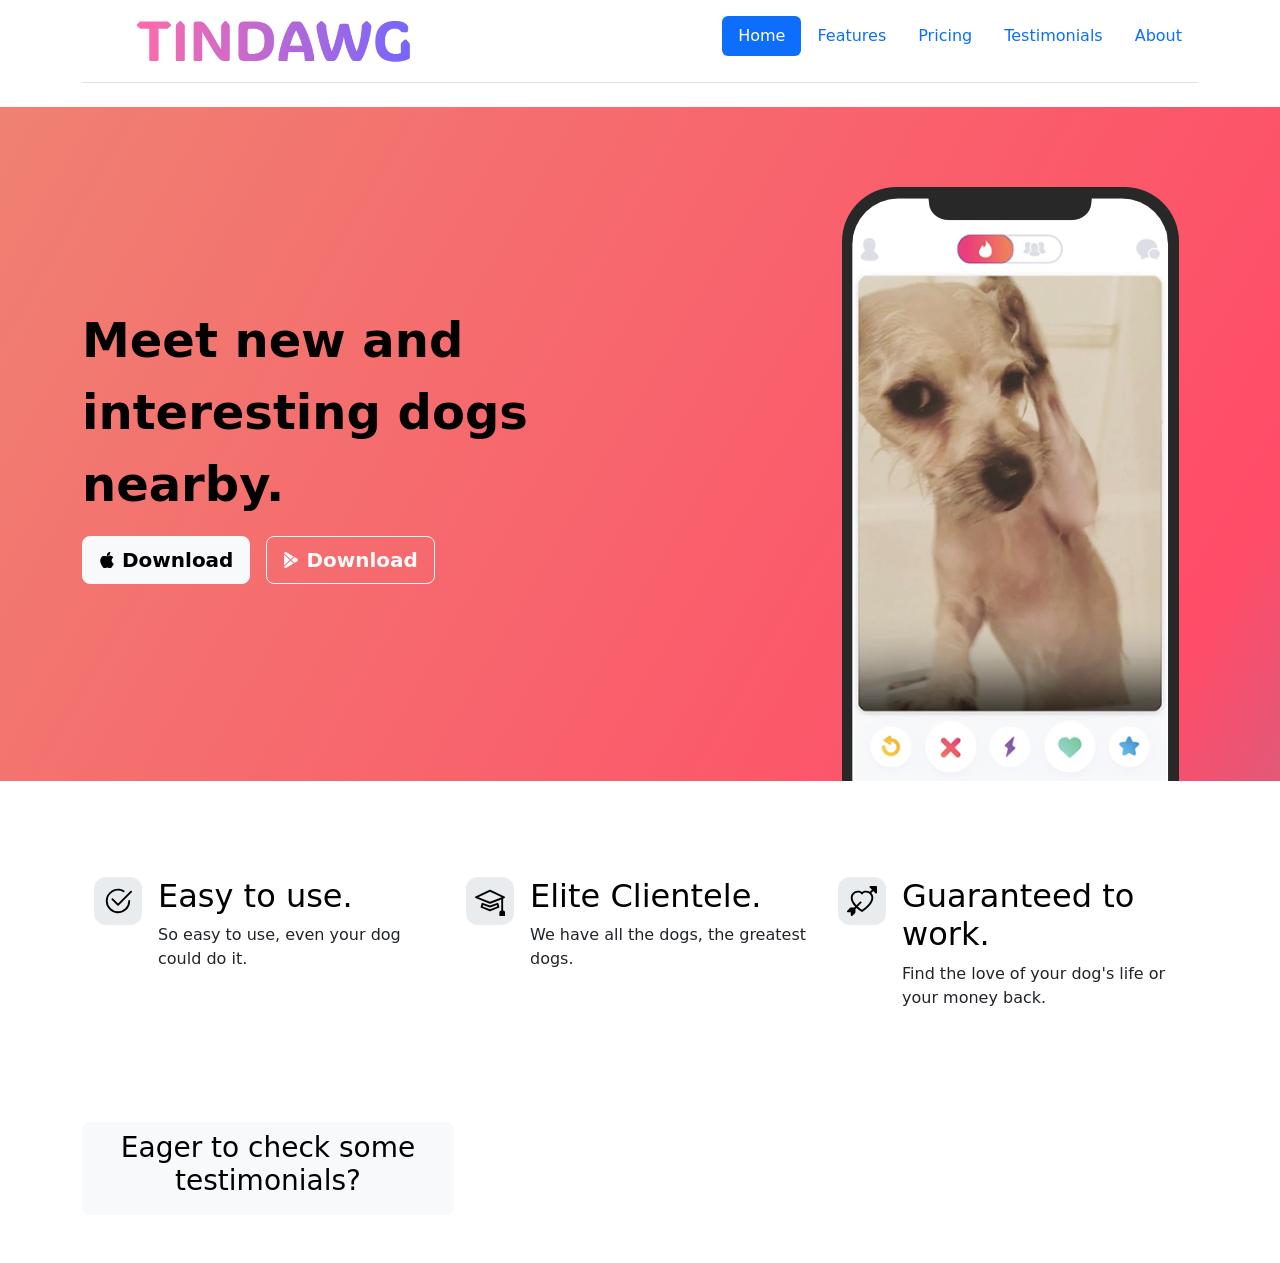
==== index.html @ d216b973 "added everything" ====
<!DOCTYPE html>
<html lang="en">

<head>
  <meta charset="UTF-8">
  <meta name="viewport" content="width=device-width, initial-scale=1.0">
  <title>TinDog</title>
  <link rel="stylesheet" href="./css/style.css">
  <link href="https://cdn.jsdelivr.net/npm/bootstrap@5.3.3/dist/css/bootstrap.min.css" rel="stylesheet" integrity="sha384-QWTKZyjpPEjISv5WaRU9OFeRpok6YctnYmDr5pNlyT2bRjXh0JMhjY6hW+ALEwIH" crossorigin="anonymous">
</head>

<body>
<section id="header">
  <div class="container">
    <header class="d-flex flex-wrap justify-content-center py-3 mb-4 border-bottom">
      <a href="/" class="d-flex align-items-center mb-3 mb-md-0 me-md-auto link-body-emphasis text-decoration-none">
        <svg class="bi me-2" width="40" height="40"><use xlink:href="#bootstrap"></use></svg>
       <span class="fw-"></span><img src="./images/Tindawg.png" height="50"></span>
      </a>

      <ul class="nav nav-pills">
        <li class="nav-item"><a href="#" class="nav-link active" aria-current="page">Home</a></li>
        <li class="nav-item"><a href="#" class="nav-link">Features</a></li>
        <li class="nav-item"><a href="#" class="nav-link">Pricing</a></li>
        <li class="nav-item"><a href="#" class="nav-link">Testimonials</a></li>
        <li class="nav-item"><a href="#" class="nav-link">About</a></li>
      </ul>
    </header>
  </div>
</section>
  <!-- Title -->
  <section id="title" class="gradient-background">
    <div class="container">
      <div class="row align-items-center justify-content-between">
        <div class="col-md-6">
          <p id="meet">Meet new and interesting dogs nearby.</p>
          <div class="d-flex gap-3 align-items-center">
            <button type="button" class="btn btn-lg btn-light">
              <span class="fw-bold"><svg xmlns="http://www.w3.org/2000/svg" width="16" height="16" fill="currentColor"
                class="bi bi-apple mb-1" viewBox="0 0 16 16">
<path
                  d="M11.182.008C11.148-.03 9.923.023 8.857 1.18c-1.066 1.156-.902 2.482-.878 2.516.024.034 1.52.087 2.475-1.258.955-1.345.762-2.391.728-2.43Zm3.314 11.733c-.048-.096-2.325-1.234-2.113-3.422.212-2.189 1.675-2.789 1.698-2.854.023-.065-.597-.79-1.254-1.157a3.692 3.692 0 0 0-1.563-.434c-.108-.003-.483-.095-1.254.116-.508.139-1.653.589-1.968.607-.316.018-1.256-.522-2.267-.665-.647-.125-1.333.131-1.824.328-.49.196-1.422.754-2.074 2.237-.652 1.482-.311 3.83-.067 4.56.244.729.625 1.924 1.273 2.796.576.984 1.34 1.667 1.659 1.899.319.232 1.219.386 1.843.067.502-.308 1.408-.485 1.766-.472.357.013 1.061.154 1.782.539.571.197 1.111.115 1.652-.105.541-.221 1.324-1.059 2.238-2.758.347-.79.505-1.217.473-1.282Z" />
<path
                  d="M11.182.008C11.148-.03 9.923.023 8.857 1.18c-1.066 1.156-.902 2.482-.878 2.516.024.034 1.52.087 2.475-1.258.955-1.345.762-2.391.728-2.43Zm3.314 11.733c-.048-.096-2.325-1.234-2.113-3.422.212-2.189 1.675-2.789 1.698-2.854.023-.065-.597-.79-1.254-1.157a3.692 3.692 0 0 0-1.563-.434c-.108-.003-.483-.095-1.254.116-.508.139-1.653.589-1.968.607-.316.018-1.256-.522-2.267-.665-.647-.125-1.333.131-1.824.328-.49.196-1.422.754-2.074 2.237-.652 1.482-.311 3.83-.067 4.56.244.729.625 1.924 1.273 2.796.576.984 1.34 1.667 1.659 1.899.319.232 1.219.386 1.843.067.502-.308 1.408-.485 1.766-.472.357.013 1.061.154 1.782.539.571.197 1.111.115 1.652-.105.541-.221 1.324-1.059 2.238-2.758.347-.79.505-1.217.473-1.282Z" />
</svg> Download</span>
            </button>
            <button type="button" class="btn btn-lg btn-outline-light">
              <span class="fw-bold"><svg xmlns="http://www.w3.org/2000/svg" width="16" height="16" fill="currentColor"
                class="bi bi-google-play mb-1" viewBox="0 0 16 16">
<path
                  d="M14.222 9.374c1.037-.61 1.037-2.137 0-2.748L11.528 5.04 8.32 8l3.207 2.96 2.694-1.586Zm-3.595 2.116L7.583 8.68 1.03 14.73c.201 1.029 1.36 1.61 2.303 1.055l7.294-4.295ZM1 13.396V2.603L6.846 8 1 13.396ZM1.03 1.27l6.553 6.05 3.044-2.81L3.333.215C2.39-.341 1.231.24 1.03 1.27Z" />
</svg> Download</span>
            </button>
          </div>
        </div>
        <div class="col-md-4">
          <img src="./images/iphone.png" id="iphone" class="img-fluid">
        </div>
      </div>
    </div>
  </section>
  <!-- Features -->
  <section id="features">
    <div class="container px-4 py-5" id="hanging-icons">
     
      <div class="row g-4 py-5 row-cols-1 row-cols-lg-3">
        <div class="col d-flex align-items-start">
          <div class="icon-square text-body-emphasis bg-body-secondary d-inline-flex align-items-center justify-content-center fs-4 flex-shrink-0 me-3">
            <svg xmlns="http://www.w3.org/2000/svg" height="30" fill="currentColor" class="bi bi-check2-circle" viewBox="0 0 16 16">
              <path d="M2.5 8a5.5 5.5 0 0 1 8.25-4.764.5.5 0 0 0 .5-.866A6.5 6.5 0 1 0 14.5 8a.5.5 0 0 0-1 0 5.5 5.5 0 1 1-11 0z" />
              <path d="M15.354 3.354a.5.5 0 0 0-.708-.708L8 9.293 5.354 6.646a.5.5 0 1 0-.708.708l3 3a.5.5 0 0 0 .708 0l7-7z" />
            </svg>
          </div>
          <div>
            <h3 class="fs-2 text-body-emphasis">Easy to use.</h3>
            <p>So easy to use, even your dog could do it.</p>
            
          </div>
        </div>
        <div class="col d-flex align-items-start">
          <div class="icon-square text-body-emphasis bg-body-secondary d-inline-flex align-items-center justify-content-center fs-4 flex-shrink-0 me-3">
            <svg class="bi"  height="30"><use xlink:href="#cpu-fill"></use><svg xmlns="http://www.w3.org/2000/svg" height="30" fill="currentColor" class="bi bi-mortarboard" viewBox="0 0 16 16">
              <path d="M8.211 2.047a.5.5 0 0 0-.422 0l-7.5 3.5a.5.5 0 0 0 .025.917l7.5 3a.5.5 0 0 0 .372 0L14 7.14V13a1 1 0 0 0-1 1v2h3v-2a1 1 0 0 0-1-1V6.739l.686-.275a.5.5 0 0 0 .025-.917l-7.5-3.5ZM8 8.46 1.758 5.965 8 3.052l6.242 2.913L8 8.46Z"/>
              <path d="M4.176 9.032a.5.5 0 0 0-.656.327l-.5 1.7a.5.5 0 0 0 .294.605l4.5 1.8a.5.5 0 0 0 .372 0l4.5-1.8a.5.5 0 0 0 .294-.605l-.5-1.7a.5.5 0 0 0-.656-.327L8 10.466 4.176 9.032Zm-.068 1.873.22-.748 3.496 1.311a.5.5 0 0 0 .352 0l3.496-1.311.22.748L8 12.46l-3.892-1.556Z"/>
              </svg></svg>
          </div>
          <div>
            <h3 class="fs-2 text-body-emphasis">Elite Clientele.</h3>
            <p>We have all the dogs, the greatest dogs.</p>
           
            </a>
          </div>
        </div>
        <div class="col d-flex align-items-start">
          <div class="icon-square text-body-emphasis bg-body-secondary d-inline-flex align-items-center justify-content-center fs-4 flex-shrink-0 me-3">
            <svg class="bi"  height="30"><use xlink:href="#tools"></use>
              <svg xmlns="http://www.w3.org/2000/svg" height="30" fill="currentColor" class="bi bi-arrow-through-heart"
              viewBox="0 0 16 16">
<path fill-rule="evenodd"
                d="M2.854 15.854A.5.5 0 0 1 2 15.5V14H.5a.5.5 0 0 1-.354-.854l1.5-1.5A.5.5 0 0 1 2 11.5h1.793l.53-.53c-.771-.802-1.328-1.58-1.704-2.32-.798-1.575-.775-2.996-.213-4.092C3.426 2.565 6.18 1.809 8 3.233c1.25-.98 2.944-.928 4.212-.152L13.292 2 12.147.854A.5.5 0 0 1 12.5 0h3a.5.5 0 0 1 .5.5v3a.5.5 0 0 1-.854.354L14 2.707l-1.006 1.006c.236.248.44.531.6.845.562 1.096.585 2.517-.213 4.092-.793 1.563-2.395 3.288-5.105 5.08L8 13.912l-.276-.182a21.86 21.86 0 0 1-2.685-2.062l-.539.54V14a.5.5 0 0 1-.146.354l-1.5 1.5Zm2.893-4.894A20.419 20.419 0 0 0 8 12.71c2.456-1.666 3.827-3.207 4.489-4.512.679-1.34.607-2.42.215-3.185-.817-1.595-3.087-2.054-4.346-.761L8 4.62l-.358-.368c-1.259-1.293-3.53-.834-4.346.761-.392.766-.464 1.845.215 3.185.323.636.815 1.33 1.519 2.065l1.866-1.867a.5.5 0 1 1 .708.708L5.747 10.96Z" />
</svg></svg>
          </div>
          <div>
            <h3 class="fs-2 text-body-emphasis">Guaranteed to work.</h3>
            <p>Find the love of your dog's life or your money back.</p>
           
          </div>
        </div>
      </div>
    </div>
  </section>
  <!-- Testimonial -->
  <section id="testimonial">
<div class="container" id="testimonial-Buttons">
  <div class="row-cols-lg-3 justify-content-center">
    <div class="col-md-4"></div>
    <div class="col-md-8 mb-5" id="hrefbutton">
      <a href="testimonials.html" class="btn btn-light btn-lg">
        <h3>Eager to check some testimonials?</h2>
      </a>
     </div>
  </div>
  
  </div>

  </section>
  <!-- Pricing -->
  <section id="pricing">

  </section>
  <!-- Footer -->
  <section id="footer">

  </section>
  <script src="https://cdn.jsdelivr.net/npm/bootstrap@5.3.3/dist/js/bootstrap.bundle.min.js" integrity="sha384-YvpcrYf0tY3lHB60NNkmXc5s9fDVZLESaAA55NDzOxhy9GkcIdslK1eN7N6jIeHz" crossorigin="anonymous"></script>
</body>

</html>
---- css/style.css ----
.gradient-background {
  background: linear-gradient(300deg, #00bfff, #ff4c68, #ef8172);
  background-size: 180% 180%;
  animation: gradient-animation 18s ease infinite;
}

@keyframes gradient-animation {
  0% {
    background-position: 0% 50%;
  }
  50% {
    background-position: 100% 50%;
  }
  100% {
    background-position: 0% 50%;
  }
}

.icon-square {
  width: 3rem;
  height: 3rem;
  border-radius: 0.75rem;
}

.profile-img {
  height: 100px;
  border-radius: 50%;
}
.container{}
#meet{font-weight: bold; font-size:  xxx-large; color: black;}
#iphone {padding-top: 5rem;}

.no-wrap-tet {
  white-space: nowrap; 
}
#testbg{
  border-radius: 0.75rem;
}
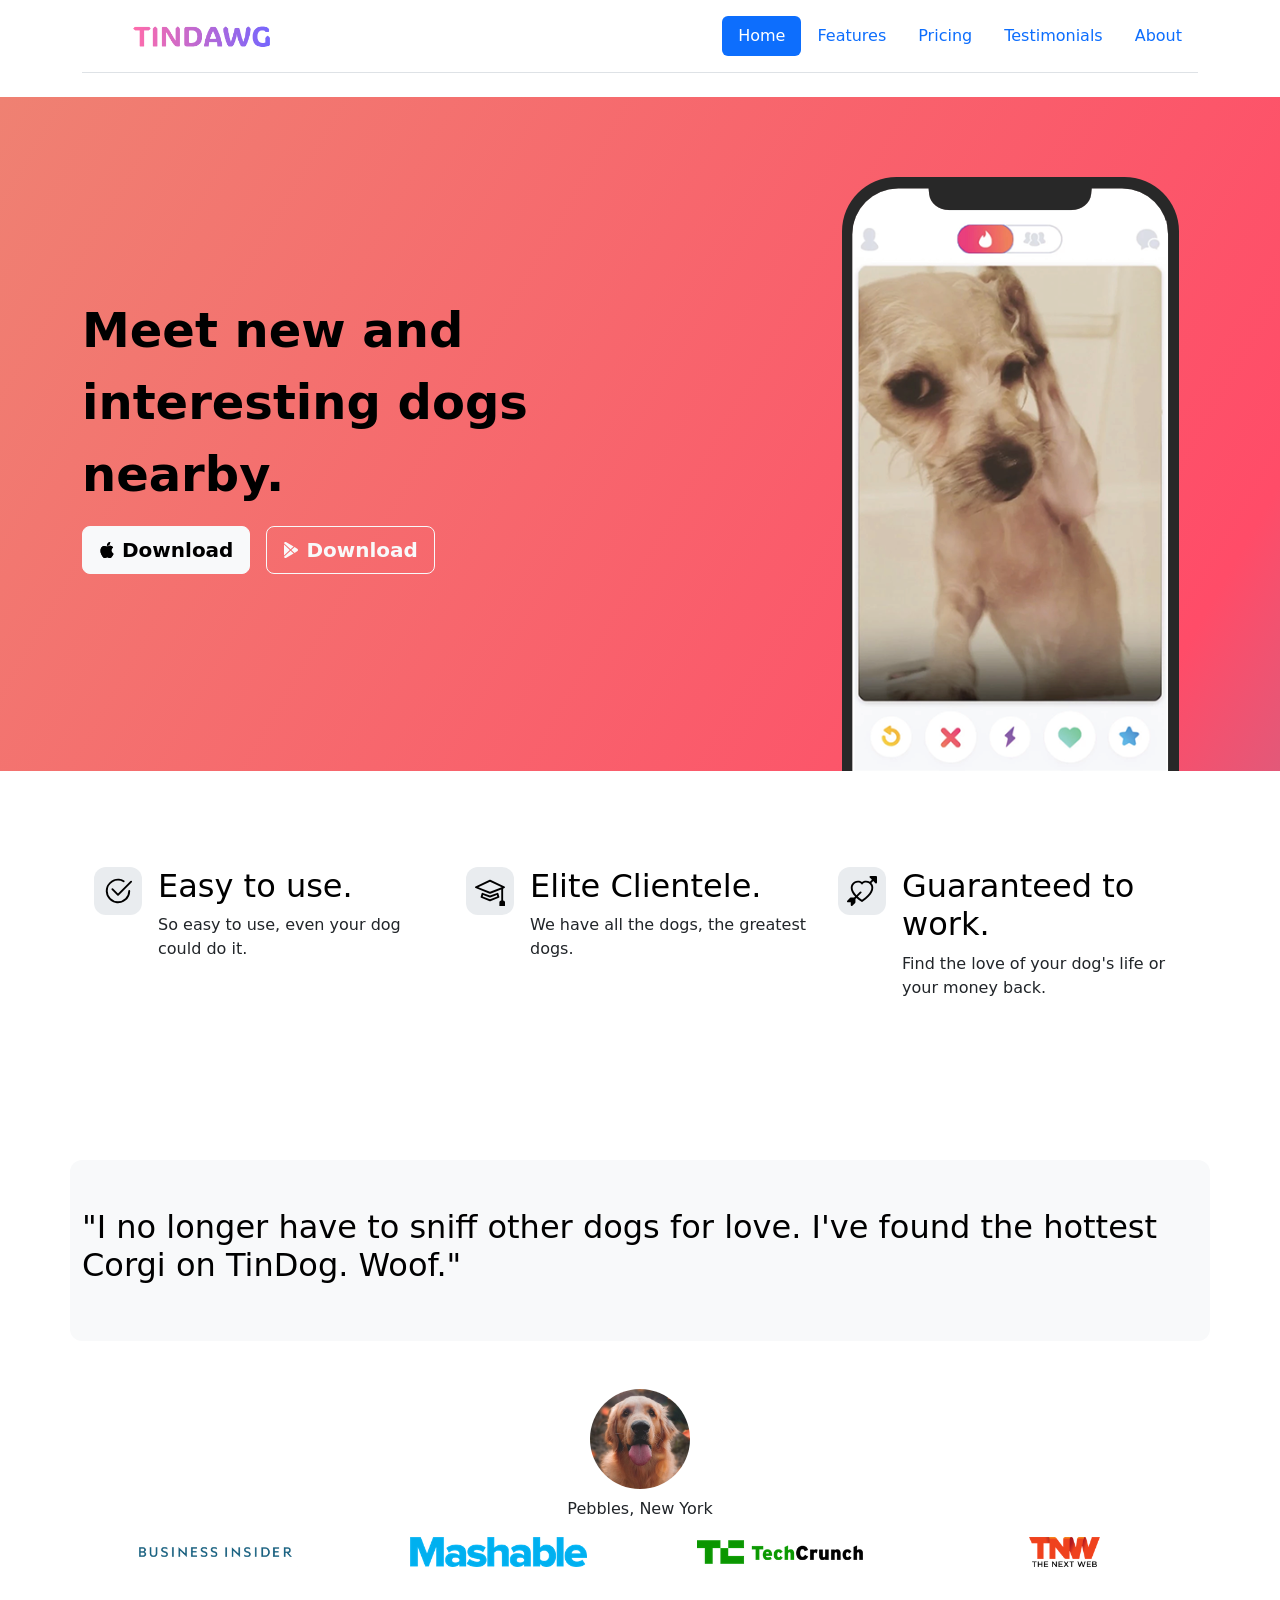
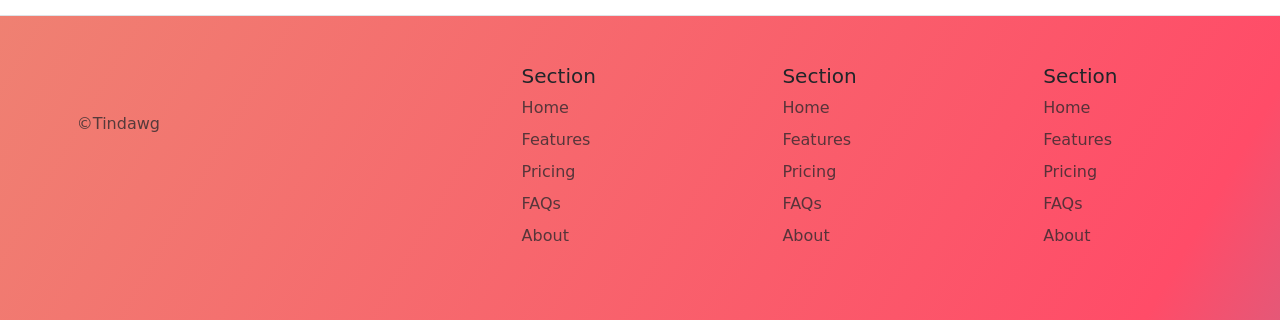
==== commit dcc8c206: "added testimonials to main" ====
--- a/index.html
+++ b/index.html
@@ -13,9 +13,9 @@
 <section id="header">
   <div class="container">
     <header class="d-flex flex-wrap justify-content-center py-3 mb-4 border-bottom">
-      <a href="/" class="d-flex align-items-center mb-3 mb-md-0 me-md-auto link-body-emphasis text-decoration-none">
+      <a href="index.html" class="d-flex align-items-center mb-3 mb-md-0 me-md-auto link-body-emphasis text-decoration-none">
         <svg class="bi me-2" width="40" height="40"><use xlink:href="#bootstrap"></use></svg>
-       <span class="fw-"></span><img src="./images/Tindawg.png" height="50"></span>
+       <span class="fw-"></span><img src="./images/Tindawg.png" class="img-fluid" style="height: 25px;" ></span>
       </a>
 
       <ul class="nav nav-pills">
@@ -111,15 +111,33 @@
   </section>
   <!-- Testimonial -->
   <section id="testimonial">
-<div class="container" id="testimonial-Buttons">
-  <div class="row-cols-lg-3 justify-content-center">
-    <div class="col-md-4"></div>
-    <div class="col-md-8 mb-5" id="hrefbutton">
-      <a href="testimonials.html" class="btn btn-light btn-lg">
-        <h3>Eager to check some testimonials?</h2>
-      </a>
-     </div>
+
+<div class="container align-items-center justify-content-center my-5 py-5 bg-body-tertiary" id="testbg">
+    <h2 class="text-body-emphasis">"I no longer have to sniff other dogs for love. I've found the hottest Corgi on TinDog. Woof."</h2>
+</div>
+<div class="container align-items-center justify-content-center d-flex mb-2">
+<img class="profile-img" src="./images/dog-img.jpg" id="Dawg">
+</div>
+<div class="container d-flex justify-content-center align-items-center">
+    <p>Pebbles, New York</p>
+</div>
+<div class="container">
+  <div class="row g-3 align-items-center justify-content-center">
+    <div class="col-12 col-md-3 text-center">
+      <img src="./images/bizinsider.png" class="img-fluid tests" alt="Business Insider">
+    </div>
+    <div class="col-12 col-md-3 text-center">
+      <img src="./images/mashable.png" class="img-fluid tests" alt="Mashable">
+    </div>
+    <div class="col-12 col-md-3 text-center">
+      <img src="./images/techcrunch.png" class="img-fluid tests" alt="TechCrunch">
+    </div>
+    <div class="col-12 col-md-3 text-center">
+      <img src="./images/tnw.png" class="img-fluid tests" alt="TNW ">
+    </div>
   </div>
+</div>
+
   
   </div>
 
@@ -133,6 +151,10 @@
 
   </section>
   <script src="https://cdn.jsdelivr.net/npm/bootstrap@5.3.3/dist/js/bootstrap.bundle.min.js" integrity="sha384-YvpcrYf0tY3lHB60NNkmXc5s9fDVZLESaAA55NDzOxhy9GkcIdslK1eN7N6jIeHz" crossorigin="anonymous"></script>
+
+<footer class="row row-cols-1 row-cols-sm-2 row-cols-md-5 py-5 mt-5 border-top gradient-background"> <div class="col mb-3"> <a href="/" class="d-flex align-items-center mb-3 link-body-emphasis text-decoration-none" aria-label="Bootstrap"> <svg class="bi me-2" width="40" height="32" aria-hidden="true"><use xlink:href="#bootstrap"></use></svg> </a> 
+  <p class="text-body-secondary d-flex justify-content-center">©Tindawg</p> </div> <div class="col mb-3"></div> <div class="col mb-3"> <h5>Section</h5> <ul class="nav flex-column"> <li class="nav-item mb-2"><a href="#" class="nav-link p-0 text-body-secondary">Home</a></li> <li class="nav-item mb-2"><a href="#" class="nav-link p-0 text-body-secondary">Features</a></li> <li class="nav-item mb-2"><a href="#" class="nav-link p-0 text-body-secondary">Pricing</a></li> <li class="nav-item mb-2"><a href="#" class="nav-link p-0 text-body-secondary">FAQs</a></li> <li class="nav-item mb-2"><a href="#" class="nav-link p-0 text-body-secondary">About</a></li> </ul> </div> <div class="col mb-3"> <h5>Section</h5> <ul class="nav flex-column"> <li class="nav-item mb-2"><a href="#" class="nav-link p-0 text-body-secondary">Home</a></li> <li class="nav-item mb-2"><a href="#" class="nav-link p-0 text-body-secondary">Features</a></li> <li class="nav-item mb-2"><a href="#" class="nav-link p-0 text-body-secondary">Pricing</a></li> <li class="nav-item mb-2"><a href="#" class="nav-link p-0 text-body-secondary">FAQs</a></li> <li class="nav-item mb-2"><a href="#" class="nav-link p-0 text-body-secondary">About</a></li> </ul> </div> <div class="col mb-3"> <h5>Section</h5> <ul class="nav flex-column"> <li class="nav-item mb-2"><a href="#" class="nav-link p-0 text-body-secondary">Home</a></li> <li class="nav-item mb-2"><a href="#" class="nav-link p-0 text-body-secondary">Features</a></li> <li class="nav-item mb-2"><a href="#" class="nav-link p-0 text-body-secondary">Pricing</a></li> <li class="nav-item mb-2"><a href="#" class="nav-link p-0 text-body-secondary">FAQs</a></li> <li class="nav-item mb-2"><a href="#" class="nav-link p-0 text-body-secondary">About</a></li> </ul> </div> </footer>
+
 </body>
 
 </html>
--- a/css/style.css
+++ b/css/style.css
@@ -35,4 +35,12 @@
 }
 #testbg{
   border-radius: 0.75rem;
+}
+
+.profile-img{
+  height: 100px;
+}
+
+img.tests{
+  height: 30px;
 }
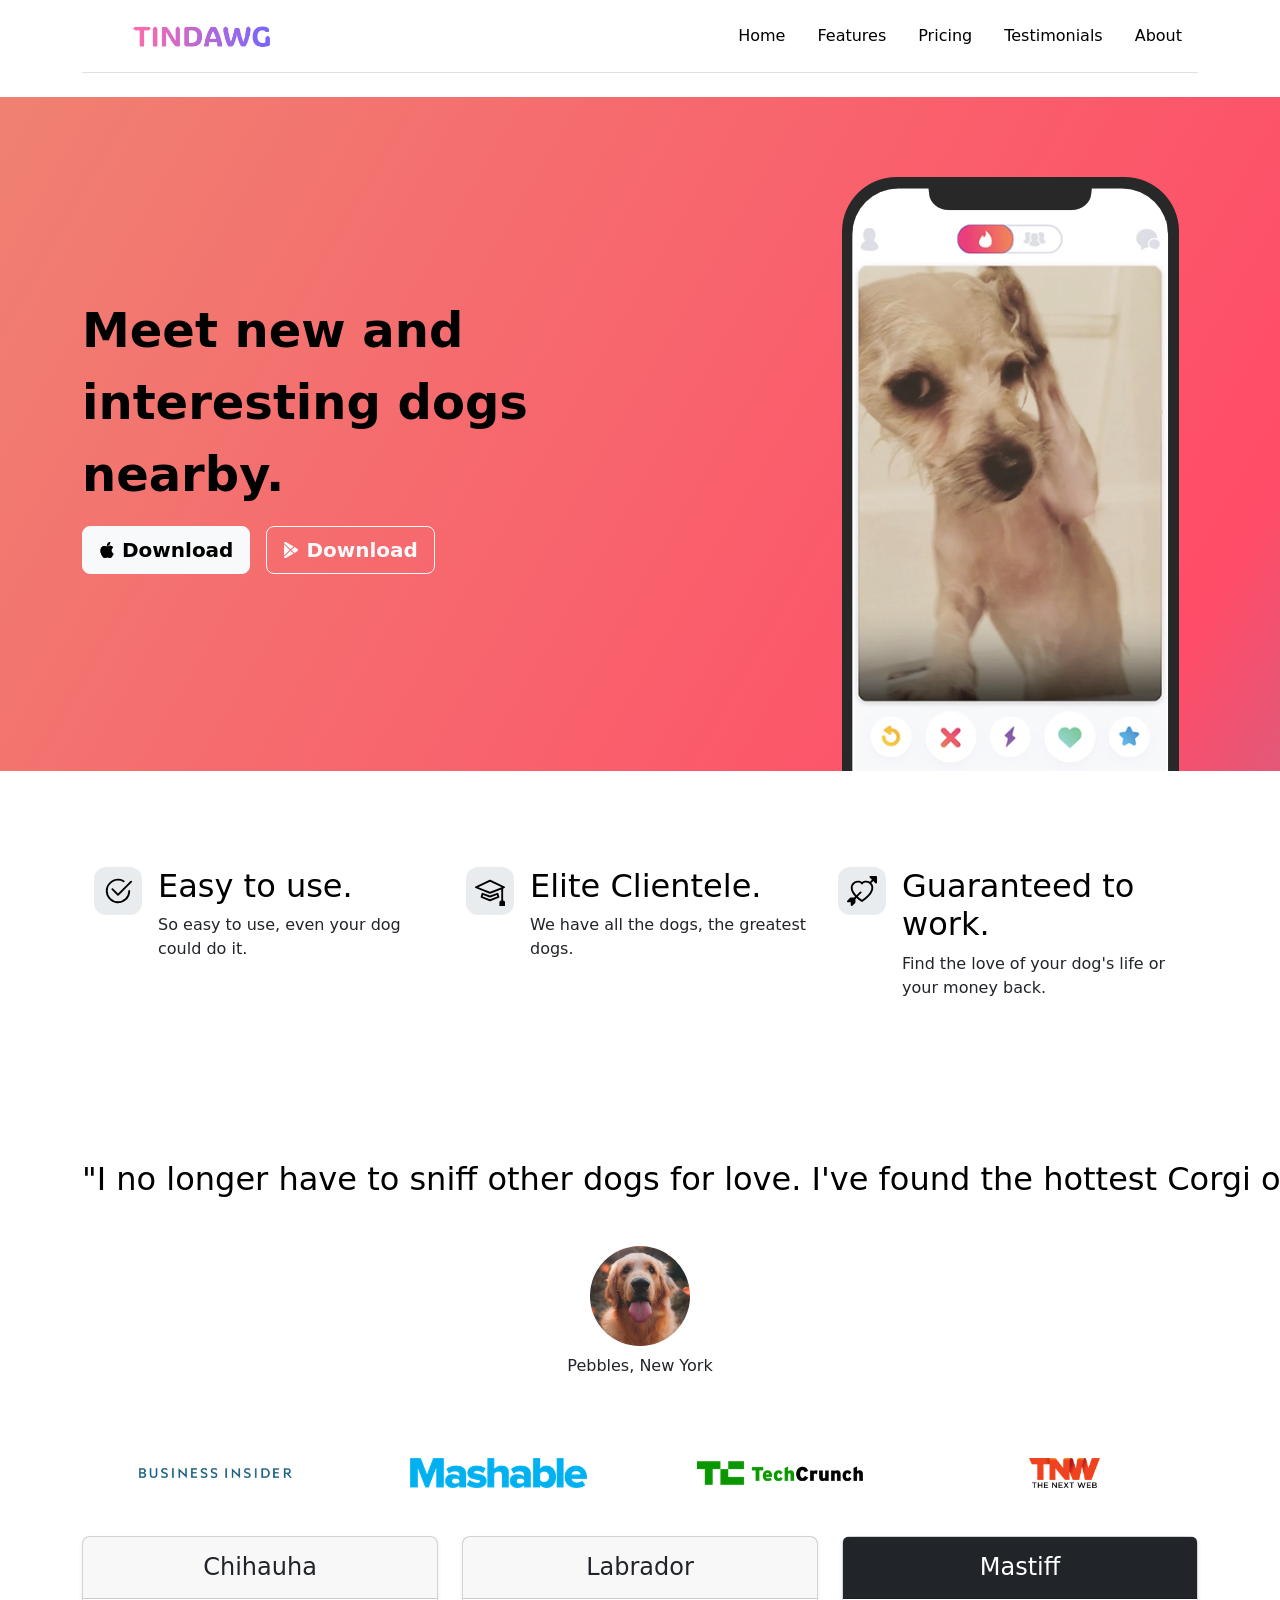
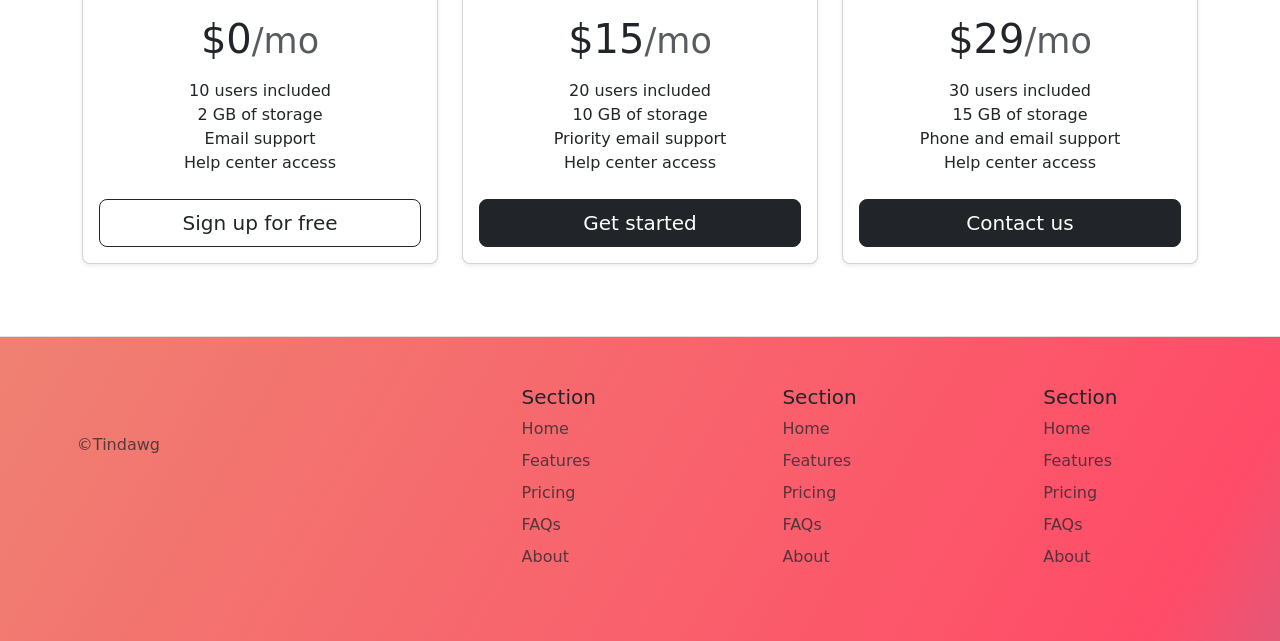
==== commit 35f02001: "hopefully final version woo" ====
--- a/index.html
+++ b/index.html
@@ -19,11 +19,11 @@
       </a>
 
       <ul class="nav nav-pills">
-        <li class="nav-item"><a href="#" class="nav-link active" aria-current="page">Home</a></li>
-        <li class="nav-item"><a href="#" class="nav-link">Features</a></li>
-        <li class="nav-item"><a href="#" class="nav-link">Pricing</a></li>
-        <li class="nav-item"><a href="#" class="nav-link">Testimonials</a></li>
-        <li class="nav-item"><a href="#" class="nav-link">About</a></li>
+        <li class="nav-item"><a href="#" class="nav-link active" aria-current="page" style="color: black; background-color: transparent;">Home</a></li>
+        <li class="nav-item"><a href="#" class="nav-link" style="color: black;">Features</a></li>
+        <li class="nav-item"><a href="#" class="nav-link" style="color: black;">Pricing</a></li>
+        <li class="nav-item"><a href="#" class="nav-link" style="color: black;">Testimonials</a></li>
+        <li class="nav-item"><a href="#" class="nav-link" style="color: black;">About</a></li>
       </ul>
     </header>
   </div>
@@ -112,17 +112,17 @@
   <!-- Testimonial -->
   <section id="testimonial">
 
-<div class="container align-items-center justify-content-center my-5 py-5 bg-body-tertiary" id="testbg">
-    <h2 class="text-body-emphasis">"I no longer have to sniff other dogs for love. I've found the hottest Corgi on TinDog. Woof."</h2>
-</div>
-<div class="container align-items-center justify-content-center d-flex mb-2">
-<img class="profile-img" src="./images/dog-img.jpg" id="Dawg">
+<div class="container align-items-center justify-content-center my-5 py-0" id="testbg">
+  <h2 class="text-body-emphasis pb-0">"I no longer have to sniff other dogs for love. I've found the hottest Corgi on TinDog. Woof."</h2>
+</div>
+<div class="container align-items-center justify-content-center d-flex mb-2 mt-0">
+<img class="profile-img mt-0 pt-0 d-flex" src="./images/dog-img.jpg" id="Dawg">
 </div>
 <div class="container d-flex justify-content-center align-items-center">
     <p>Pebbles, New York</p>
 </div>
 <div class="container">
-  <div class="row g-3 align-items-center justify-content-center">
+  <div class="row g-3 align-items-center justify-content-center my-5">
     <div class="col-12 col-md-3 text-center">
       <img src="./images/bizinsider.png" class="img-fluid tests" alt="Business Insider">
     </div>
@@ -144,16 +144,148 @@
   </section>
   <!-- Pricing -->
   <section id="pricing">
-
-  </section>
+    <div class="container">
+<div class="row row-cols-1 row-cols-md-3 mb-3 text-center">
+  <div class="col">
+    <div class="card mb-4 rounded-3 shadow-sm">
+      <div class="card-header py-3">
+        <h4 class="my-0 fw-normal">Chihauha</h4>
+      </div>
+      <div class="card-body">
+        <h1 class="card-title pricing-card-title">$0<small class="text-body-secondary fw-light">/mo</small></h1>
+        <ul class="list-unstyled mt-3 mb-4">
+          <li>10 users included</li>
+          <li>2 GB of storage</li>
+          <li>Email support</li>
+          <li>Help center access</li>
+        </ul>
+        <button type="button" class="w-100 btn btn-lg btn-outline-dark">Sign up for free</button>
+      </div>
+    </div>
+  </div>
+
+  <div class="col">
+    <div class="card mb-4 rounded-3 shadow-sm">
+      <div class="card-header py-3">
+        <h4 class="my-0 fw-normal">Labrador</h4>
+      </div>
+      <div class="card-body">
+        <h1 class="card-title pricing-card-title">$15<small class="text-body-secondary fw-light">/mo</small></h1>
+        <ul class="list-unstyled mt-3 mb-4">
+          <li>20 users included</li>
+          <li>10 GB of storage</li>
+          <li>Priority email support</li>
+          <li>Help center access</li>
+        </ul>
+        <button type="button" class="w-100 btn btn-lg btn-dark">Get started</button>
+      </div>
+    </div>
+  </div>
+
+  <div class="col">
+    <div class="card mb-4 rounded-3 shadow-sm">
+      <div class="card-header py-3 text-bg-dark border-pdark">
+        <h4 class="my-0 fw-normal">Mastiff</h4>
+      </div>
+      <div class="card-body">
+        <h1 class="card-title pricing-card-title">$29<small class="text-body-secondary fw-light">/mo</small></h1>
+        <ul class="list-unstyled mt-3 mb-4">
+          <li>30 users included</li>
+          <li>15 GB of storage</li>
+          <li>Phone and email support</li>
+          <li>Help center access</li>
+        </ul>
+        <button type="button" class="w-100 btn btn-lg btn-dark">Contact us</button>
+      </div>
+    </div>
+  </div>
+</div>
+  
+</section>
   <!-- Footer -->
   <section id="footer">
-
-  </section>
-  <script src="https://cdn.jsdelivr.net/npm/bootstrap@5.3.3/dist/js/bootstrap.bundle.min.js" integrity="sha384-YvpcrYf0tY3lHB60NNkmXc5s9fDVZLESaAA55NDzOxhy9GkcIdslK1eN7N6jIeHz" crossorigin="anonymous"></script>
-
-<footer class="row row-cols-1 row-cols-sm-2 row-cols-md-5 py-5 mt-5 border-top gradient-background"> <div class="col mb-3"> <a href="/" class="d-flex align-items-center mb-3 link-body-emphasis text-decoration-none" aria-label="Bootstrap"> <svg class="bi me-2" width="40" height="32" aria-hidden="true"><use xlink:href="#bootstrap"></use></svg> </a> 
-  <p class="text-body-secondary d-flex justify-content-center">©Tindawg</p> </div> <div class="col mb-3"></div> <div class="col mb-3"> <h5>Section</h5> <ul class="nav flex-column"> <li class="nav-item mb-2"><a href="#" class="nav-link p-0 text-body-secondary">Home</a></li> <li class="nav-item mb-2"><a href="#" class="nav-link p-0 text-body-secondary">Features</a></li> <li class="nav-item mb-2"><a href="#" class="nav-link p-0 text-body-secondary">Pricing</a></li> <li class="nav-item mb-2"><a href="#" class="nav-link p-0 text-body-secondary">FAQs</a></li> <li class="nav-item mb-2"><a href="#" class="nav-link p-0 text-body-secondary">About</a></li> </ul> </div> <div class="col mb-3"> <h5>Section</h5> <ul class="nav flex-column"> <li class="nav-item mb-2"><a href="#" class="nav-link p-0 text-body-secondary">Home</a></li> <li class="nav-item mb-2"><a href="#" class="nav-link p-0 text-body-secondary">Features</a></li> <li class="nav-item mb-2"><a href="#" class="nav-link p-0 text-body-secondary">Pricing</a></li> <li class="nav-item mb-2"><a href="#" class="nav-link p-0 text-body-secondary">FAQs</a></li> <li class="nav-item mb-2"><a href="#" class="nav-link p-0 text-body-secondary">About</a></li> </ul> </div> <div class="col mb-3"> <h5>Section</h5> <ul class="nav flex-column"> <li class="nav-item mb-2"><a href="#" class="nav-link p-0 text-body-secondary">Home</a></li> <li class="nav-item mb-2"><a href="#" class="nav-link p-0 text-body-secondary">Features</a></li> <li class="nav-item mb-2"><a href="#" class="nav-link p-0 text-body-secondary">Pricing</a></li> <li class="nav-item mb-2"><a href="#" class="nav-link p-0 text-body-secondary">FAQs</a></li> <li class="nav-item mb-2"><a href="#" class="nav-link p-0 text-body-secondary">About</a></li> </ul> </div> </footer>
+  <footer class="row row-cols-1 row-cols-sm-2 row-cols-md-5 py-5 mt-5 border-top gradient-background">
+    <div class="col mb-3">
+      <a href="/" class="d-flex align-items-center mb-3 link-body-emphasis text-decoration-none" aria-label="Bootstrap">
+        <svg class="bi me-2" width="40" height="32" aria-hidden="true">
+          <use xlink:href="#bootstrap"></use>
+        </svg>
+      </a>
+      <p class="text-body-secondary d-flex justify-content-center">©Tindawg</p>
+    </div>
+
+    <div class="col mb-3"></div>
+
+    <div class="col mb-3">
+      <h5>Section</h5>
+      <ul class="nav flex-column">
+        <li class="nav-item mb-2">
+          <a href="#" class="nav-link p-0 text-body-secondary">Home</a>
+        </li>
+        <li class="nav-item mb-2">
+          <a href="#" class="nav-link p-0 text-body-secondary">Features</a>
+        </li>
+        <li class="nav-item mb-2">
+          <a href="#" class="nav-link p-0 text-body-secondary">Pricing</a>
+        </li>
+        <li class="nav-item mb-2">
+          <a href="#" class="nav-link p-0 text-body-secondary">FAQs</a>
+        </li>
+        <li class="nav-item mb-2">
+          <a href="#" class="nav-link p-0 text-body-secondary">About</a>
+        </li>
+      </ul>
+    </div>
+
+    <div class="col mb-3">
+      <h5>Section</h5>
+      <ul class="nav flex-column">
+        <li class="nav-item mb-2">
+          <a href="#" class="nav-link p-0 text-body-secondary">Home</a>
+        </li>
+        <li class="nav-item mb-2">
+          <a href="#" class="nav-link p-0 text-body-secondary">Features</a>
+        </li>
+        <li class="nav-item mb-2">
+          <a href="#" class="nav-link p-0 text-body-secondary">Pricing</a>
+        </li>
+        <li class="nav-item mb-2">
+          <a href="#" class="nav-link p-0 text-body-secondary">FAQs</a>
+        </li>
+        <li class="nav-item mb-2">
+          <a href="#" class="nav-link p-0 text-body-secondary">About</a>
+        </li>
+      </ul>
+    </div>
+
+    <div class="col mb-3">
+      <h5>Section</h5>
+      <ul class="nav flex-column">
+        <li class="nav-item mb-2">
+          <a href="#" class="nav-link p-0 text-body-secondary">Home</a>
+        </li>
+        <li class="nav-item mb-2">
+          <a href="#" class="nav-link p-0 text-body-secondary">Features</a>
+        </li>
+        <li class="nav-item mb-2">
+          <a href="#" class="nav-link p-0 text-body-secondary">Pricing</a>
+        </li>
+        <li class="nav-item mb-2">
+          <a href="#" class="nav-link p-0 text-body-secondary">FAQs</a>
+        </li>
+        <li class="nav-item mb-2">
+          <a href="#" class="nav-link p-0 text-body-secondary">About</a>
+        </li>
+      </ul>
+    </div>
+  </footer>
+</section>
+
+<script src="https://cdn.jsdelivr.net/npm/bootstrap@5.3.3/dist/js/bootstrap.bundle.min.js"
+  integrity="sha384-YvpcrYf0tY3lHB60NNkmXc5s9fDVZLESaAA55NDzOxhy9GkcIdslK1eN7N6jIeHz"
+  crossorigin="anonymous"></script>
+
+
 
 </body>
 
--- a/css/style.css
+++ b/css/style.css
@@ -33,8 +33,9 @@
 .no-wrap-tet {
   white-space: nowrap; 
 }
-#testbg{
-  border-radius: 0.75rem;
+#testbg h2 {
+  white-space: nowrap;
+
 }
 
 .profile-img{
